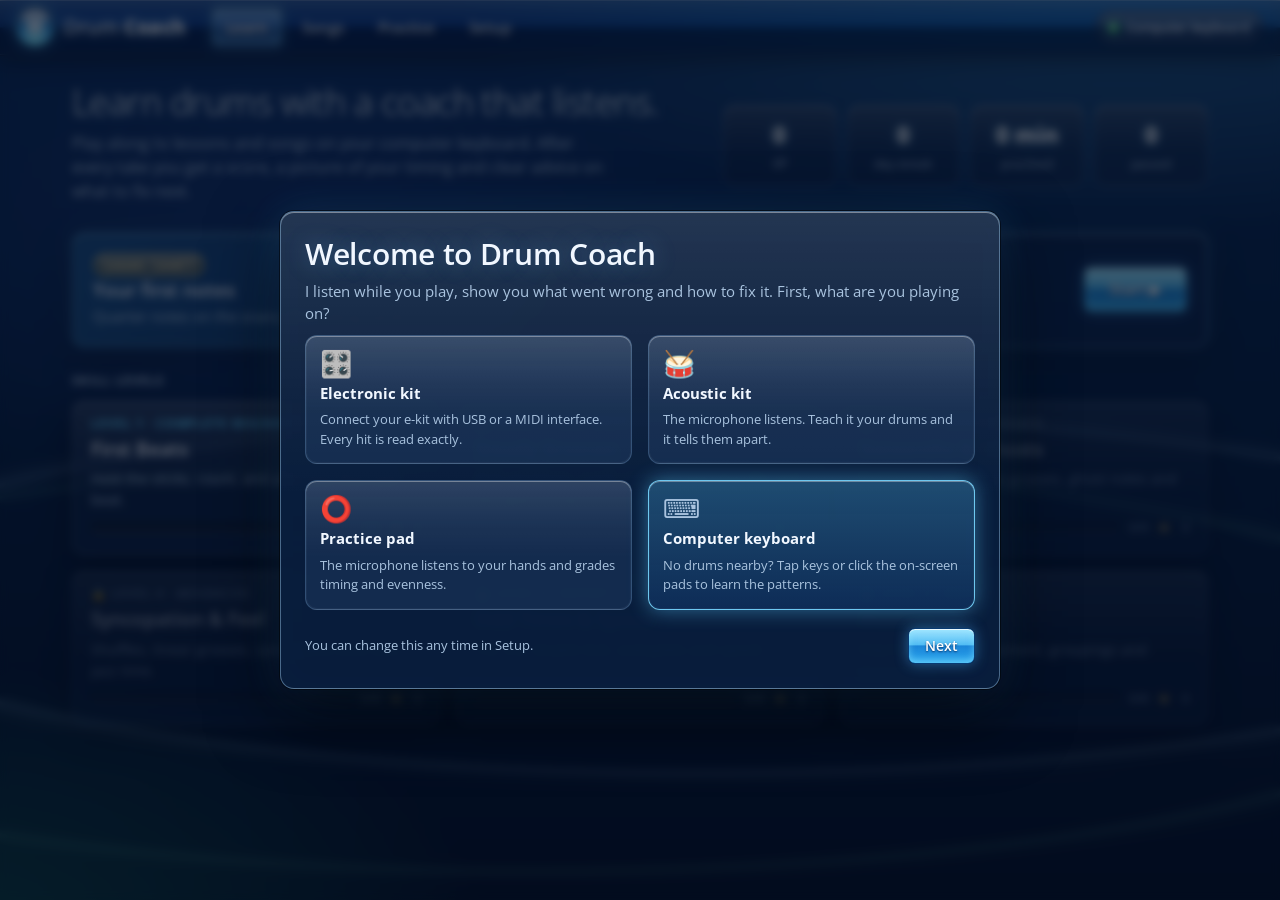
==== index.html @ 83b801f5 "Drum Coach: a drum teacher that listens while you play Six levels of lessons and songs, from complet" ====
<!doctype html>
<html lang="en">
<head>
  <meta charset="utf-8">
  <meta name="viewport" content="width=device-width, initial-scale=1, viewport-fit=cover">
  <meta name="theme-color" content="#0a2a55">
  <meta name="apple-mobile-web-app-capable" content="yes">
  <meta name="mobile-web-app-capable" content="yes">
  <meta name="apple-mobile-web-app-status-bar-style" content="black-translucent">
  <title>Drum Coach</title>
  <link rel="icon" href="data:image/svg+xml,%3Csvg xmlns='http://www.w3.org/2000/svg' viewBox='0 0 64 64'%3E%3Ccircle cx='32' cy='32' r='30' fill='%231b74c9'/%3E%3Cellipse cx='32' cy='27' rx='17' ry='6' fill='%23eaf8ff'/%3E%3Cpath d='M15 27v12c0 4 8 7 17 7s17-3 17-7V27' fill='%2392dcff'/%3E%3C/svg%3E">
  <link rel="preconnect" href="https://fonts.googleapis.com">
  <link rel="preconnect" href="https://fonts.gstatic.com" crossorigin>
  <link rel="stylesheet" href="https://fonts.googleapis.com/css2?family=Open+Sans:wght@300;400;600;700;800&display=swap">
  <link rel="stylesheet" href="css/styles.css?v=3">
</head>
<body>
  <header class="top">
    <a class="brand" href="#/home" aria-label="Drum Coach home">
      <span class="orb"><svg viewBox="0 0 64 64" aria-hidden="true"><ellipse cx="32" cy="26" rx="22" ry="8" fill="#f2fbff"/><path d="M10 26v16c0 5 10 9 22 9s22-4 22-9V26" fill="#bfeaff" opacity="0.9"/><path d="M10 26c0 5 10 9 22 9s22-4 22-9" fill="none" stroke="#0b4796" stroke-width="2"/><path d="M16 4l13 17M48 4L35 21" stroke="#fff" stroke-width="4" stroke-linecap="round"/></svg></span>
      <span>Drum <b>Coach</b></span>
    </a>
    <nav class="nav">
      <a href="#/home" data-nav="home">Learn</a>
      <a href="#/songs" data-nav="songs">Songs</a>
      <a href="#/free" data-nav="free">Practice</a>
      <a href="#/setup" data-nav="setup">Setup</a>
    </nav>
    <a class="kit-badge" id="kitBadge" href="#/setup" title="Change what you're playing on"></a>
  </header>

  <main id="app" tabindex="-1"></main>
  <div id="toast" class="toast" role="status" aria-live="polite"></div>
  <div id="modal" class="modal" hidden></div>

  <noscript><p style="padding:24px">Drum Coach needs JavaScript turned on.</p></noscript>

  <!-- ?v= makes browsers fetch fresh copies after an update. Raise it when these files change. -->
  <script src="js/engine.js?v=3"></script>
  <script src="js/content.js?v=3"></script>
  <script src="js/progress.js?v=3"></script>
  <script src="js/audio.js?v=3"></script>
  <script src="js/input.js?v=3"></script>
  <script src="js/notation.js?v=3"></script>
  <script src="js/main.js?v=3"></script>
</body>
</html>
---- css/styles.css ----
/* Drum Coach: dark Aero glass. Glossy panes over a blue-green aurora, aqua highlights, gold stars. */
:root {
  --bg: #04122a;
  --bg2: #051630;
  --card: rgba(16, 42, 80, 0.56);
  --card2: rgba(120, 180, 240, 0.10);
  --line: rgba(160, 210, 255, 0.22);
  --text: #f1f7ff;
  --muted: #a9c3df;
  --dim: #7b94b2;
  --accent: #5fd0ff;
  --accent-ink: #00213f;
  --gold: #ffd166;
  --good: #5be38f;
  --warn: #ffb347;
  --bad: #ff6b7a;
  --info: #8cc8ff;
  --radius: 12px;
  --shadow: 0 10px 34px rgba(0, 6, 22, 0.45);
  --bevel: inset 0 1px 0 rgba(255, 255, 255, 0.32), inset 0 0 0 1px rgba(255, 255, 255, 0.04);
  --sheen: linear-gradient(180deg, rgba(255, 255, 255, 0.11) 0%, rgba(255, 255, 255, 0.03) 38%, rgba(255, 255, 255, 0) 60%);
  --gloss: linear-gradient(180deg, rgba(255, 255, 255, 0.26) 0%, rgba(255, 255, 255, 0.10) 48%, rgba(255, 255, 255, 0.02) 52%, rgba(255, 255, 255, 0.08) 100%);
  --font: "Segoe UI", "Open Sans", system-ui, -apple-system, Roboto, "Helvetica Neue", sans-serif;
  color-scheme: dark;
  padding-top: env(safe-area-inset-top, 0px);
  padding-bottom: env(safe-area-inset-bottom, 0px);
}

* { box-sizing: border-box; }
html, body { margin: 0; }
body {
  background: var(--bg);
  color: var(--text);
  font: 15px/1.5 var(--font);
  -webkit-text-size-adjust: 100%;
  overflow-x: hidden;
}
/* The aurora: deep blue sky, teal and green glows and two curved light streaks. */
body::after {
  content: ""; position: fixed; inset: 0; z-index: -1; pointer-events: none;
  background:
    radial-gradient(150% 46% at 42% 74%, transparent 48%, rgba(140, 255, 220, 0.10) 49.4%, rgba(140, 255, 220, 0.02) 51%, transparent 52.5%),
    radial-gradient(140% 40% at 55% 66%, transparent 48%, rgba(180, 230, 255, 0.14) 49.5%, rgba(180, 230, 255, 0.03) 51.5%, transparent 53.5%),
    radial-gradient(90% 55% at 88% -8%, rgba(90, 200, 255, 0.38), transparent 62%),
    radial-gradient(70% 50% at -5% 105%, rgba(40, 220, 170, 0.26), transparent 62%),
    radial-gradient(60% 40% at 25% 28%, rgba(70, 110, 255, 0.16), transparent 70%),
    linear-gradient(180deg, #0b3166 0%, #072650 38%, #04142e 100%);
}
/* Paints the phone's status-bar strip above the sticky header. */
body::before {
  content: ""; position: fixed; inset: 0 0 auto; height: env(safe-area-inset-top, 0px); z-index: 10;
  background: #0a2a55;
}
a { color: var(--accent); text-decoration: none; }
a:hover { text-decoration: underline; }
h1, h2, h3, h4 { line-height: 1.2; margin: 0 0 8px; text-wrap: balance; }
h1 { font-size: 30px; font-weight: 600; letter-spacing: -0.01em; text-shadow: 0 0 22px rgba(120, 200, 255, 0.35); }
h2 { font-size: 19px; font-weight: 600; }
h3 { font-size: 13px; color: var(--muted); text-transform: uppercase; letter-spacing: 0.08em; margin-top: 4px; font-weight: 700; }
p { margin: 0 0 10px; }
.muted { color: var(--muted); }
.dim { color: var(--dim); }
.small { font-size: 13px; }
kbd {
  display: inline-block; min-width: 22px; padding: 1px 6px; border-radius: 5px;
  background: linear-gradient(180deg, #34557f, #1b3354); border: 1px solid #0a1a30;
  box-shadow: inset 0 1px 0 rgba(255, 255, 255, 0.35), 0 1px 0 rgba(0, 0, 0, 0.5);
  font: 600 12px/1.5 ui-monospace, Consolas, monospace; text-align: center; color: var(--text);
}

/* ---------- header: a glass title bar ---------- */
.top {
  position: sticky; top: env(safe-area-inset-top, 0px); z-index: 20;
  display: flex; align-items: center; gap: 18px;
  padding-block: 8px;
  padding-left: max(16px, env(safe-area-inset-left, 0px));
  padding-right: max(16px, env(safe-area-inset-right, 0px));
  background: linear-gradient(180deg, rgba(130, 180, 240, 0.30) 0%, rgba(50, 95, 160, 0.26) 48%, rgba(8, 26, 56, 0.62) 52%, rgba(10, 32, 66, 0.70) 100%);
  -webkit-backdrop-filter: blur(16px) saturate(160%);
  backdrop-filter: blur(16px) saturate(160%);
  border-bottom: 1px solid rgba(0, 8, 24, 0.7);
  box-shadow: inset 0 1px 0 rgba(255, 255, 255, 0.35), inset 0 -1px 0 rgba(255, 255, 255, 0.10), 0 6px 22px rgba(0, 0, 0, 0.35);
}
.brand { display: flex; align-items: center; gap: 10px; color: #fff; font-weight: 400; font-size: 20px; letter-spacing: 0.01em; text-shadow: 0 0 12px rgba(140, 210, 255, 0.65); white-space: nowrap; }
.brand b { font-weight: 700; }
.brand:hover { text-decoration: none; }
.orb {
  position: relative; flex: none; width: 38px; height: 38px; border-radius: 50%; display: grid; place-items: center;
  background: radial-gradient(circle at 50% 78%, #8ff0ff 0%, #2f9be6 40%, #0b4796 70%, #052a5e 100%);
  box-shadow: inset 0 -3px 8px rgba(130, 240, 255, 0.55), inset 0 1px 1px rgba(255, 255, 255, 0.7), 0 0 0 1px rgba(0, 10, 30, 0.8), 0 0 14px rgba(95, 208, 255, 0.55);
}
.orb::after {
  content: ""; position: absolute; left: 5px; right: 5px; top: 2px; height: 48%; border-radius: 50% 50% 45% 45%;
  background: linear-gradient(180deg, rgba(255, 255, 255, 0.85), rgba(255, 255, 255, 0.08));
  pointer-events: none;
}
.orb svg { width: 24px; height: 24px; position: relative; top: 1px; }
.nav { display: flex; gap: 4px; margin-left: 8px; }
.nav a {
  color: #d9eaff; padding: 7px 14px; border-radius: 6px; font-weight: 600; border: 1px solid transparent;
  text-shadow: 0 1px 2px rgba(0, 0, 0, 0.5); text-align: center; white-space: nowrap;
}
.nav a:hover { text-decoration: none; background: var(--gloss), rgba(120, 180, 255, 0.16); border-color: rgba(255, 255, 255, 0.22); box-shadow: inset 0 1px 0 rgba(255, 255, 255, 0.3), 0 0 10px rgba(95, 208, 255, 0.22); }
.nav a.on {
  color: #fff; background: var(--gloss), rgba(60, 140, 225, 0.42); border-color: rgba(0, 12, 32, 0.7);
  box-shadow: inset 0 1px 0 rgba(255, 255, 255, 0.45), inset 0 0 14px rgba(120, 215, 255, 0.35), 0 0 12px rgba(95, 208, 255, 0.35);
}
.kit-badge {
  margin-left: auto; display: flex; align-items: center; gap: 8px;
  padding: 6px 13px; border-radius: 999px; background: var(--gloss), rgba(20, 50, 95, 0.6); border: 1px solid rgba(0, 10, 30, 0.7);
  box-shadow: var(--bevel); color: var(--text); font-size: 13px; font-weight: 600; white-space: nowrap;
}
.kit-badge:hover { text-decoration: none; box-shadow: var(--bevel), 0 0 12px rgba(95, 208, 255, 0.4); }
.dot { width: 9px; height: 9px; border-radius: 50%; background: radial-gradient(circle at 40% 35%, #c8d6e6, #56657a); flex: none; }
.dot.on { background: radial-gradient(circle at 40% 35%, #d9ffe6, #2fc46a 60%); box-shadow: 0 0 8px var(--good); }
.dot.warn { background: radial-gradient(circle at 40% 35%, #fff0cf, #f39b1f 60%); box-shadow: 0 0 8px var(--warn); }

main {
  max-width: 1168px; margin: 0 auto; outline: none;
  padding-block: 24px 80px;
  padding-left: max(16px, env(safe-area-inset-left, 0px));
  padding-right: max(16px, env(safe-area-inset-right, 0px));
}

/* ---------- building blocks ---------- */
.card {
  background: var(--sheen), var(--card); border: 1px solid var(--line); border-radius: var(--radius);
  padding: 18px 20px; box-shadow: var(--bevel), var(--shadow); min-width: 0;
  -webkit-backdrop-filter: blur(14px) saturate(140%);
  backdrop-filter: blur(14px) saturate(140%);
}
.card + .card, .stack > * + * { margin-top: 16px; }
.grid { display: grid; gap: 16px; }
.cols { display: grid; grid-template-columns: 1fr 1fr; gap: 16px; margin-top: 16px; }
.cols > * { min-width: 0; }
.cols > .card + .card { margin-top: 0; }
.row { display: flex; align-items: center; gap: 10px; flex-wrap: wrap; }
.spacer { flex: 1; }
.tablewrap { overflow-x: auto; -webkit-overflow-scrolling: touch; max-width: 100%; }

.btn {
  display: inline-flex; align-items: center; justify-content: center; gap: 8px;
  padding: 9px 16px; border-radius: 7px; border: 1px solid rgba(0, 10, 30, 0.8);
  background: var(--gloss), rgba(38, 78, 130, 0.62); color: var(--text);
  box-shadow: inset 0 1px 0 rgba(255, 255, 255, 0.38), inset 0 0 0 1px rgba(255, 255, 255, 0.08), 0 1px 2px rgba(0, 0, 0, 0.35);
  text-shadow: 0 1px 1px rgba(0, 0, 0, 0.5);
  font: 600 14px/1.2 var(--font); cursor: pointer; white-space: nowrap;
  transition: box-shadow 0.15s, background-color 0.15s, transform 0.05s;
  -webkit-tap-highlight-color: transparent; touch-action: manipulation;
}
.btn:hover { text-decoration: none; background-color: rgba(55, 125, 200, 0.66); box-shadow: inset 0 1px 0 rgba(255, 255, 255, 0.45), inset 0 0 0 1px rgba(255, 255, 255, 0.1), 0 0 14px rgba(95, 208, 255, 0.45); }
.btn:active { transform: translateY(1px); background: linear-gradient(180deg, rgba(0, 0, 0, 0.22), rgba(255, 255, 255, 0.06)), rgba(30, 90, 160, 0.75); box-shadow: inset 0 2px 5px rgba(0, 0, 0, 0.45); }
.btn:disabled { opacity: 0.45; cursor: default; transform: none; box-shadow: inset 0 1px 0 rgba(255, 255, 255, 0.2); }
.btn.primary {
  color: #fff; border-color: #083a72;
  background: linear-gradient(180deg, #a3e7ff 0%, #52bdf4 46%, #1b86d8 50%, #2aa5ee 100%);
  box-shadow: inset 0 1px 0 rgba(255, 255, 255, 0.75), inset 0 -3px 7px rgba(150, 240, 255, 0.5), 0 0 14px rgba(70, 180, 255, 0.45);
  text-shadow: 0 1px 2px rgba(0, 40, 90, 0.85);
}
.btn.primary:hover { background: linear-gradient(180deg, #c1f0ff 0%, #6ccbf8 46%, #2b97e4 50%, #46b8f6 100%); box-shadow: inset 0 1px 0 rgba(255, 255, 255, 0.85), inset 0 -3px 7px rgba(170, 245, 255, 0.6), 0 0 22px rgba(95, 208, 255, 0.8); }
.btn.primary:active { background: linear-gradient(180deg, #3ea2e6 0%, #1a7fd0 50%, #2a9be6 100%); }
.btn.danger { background: var(--gloss), rgba(150, 30, 48, 0.55); border-color: #3d0c14; color: #ffd6db; }
.btn.danger:hover { background-color: rgba(190, 40, 60, 0.6); box-shadow: inset 0 1px 0 rgba(255, 255, 255, 0.4), 0 0 14px rgba(255, 100, 120, 0.45); }
.btn.small { padding: 6px 11px; font-size: 13px; }
.btn.big { padding: 12px 24px; font-size: 16px; }
.btn.ghost { background: transparent; border-color: transparent; box-shadow: none; }
.btn.ghost:hover { background: var(--gloss), rgba(120, 180, 255, 0.14); border-color: rgba(255, 255, 255, 0.2); }
.btn.on { border-color: #0a3f78; color: #fff; background: var(--gloss), rgba(40, 150, 230, 0.55); box-shadow: inset 0 1px 0 rgba(255, 255, 255, 0.5), inset 0 0 12px rgba(140, 225, 255, 0.45); }

.tag {
  display: inline-flex; align-items: center; gap: 4px;
  padding: 2px 10px; border-radius: 999px; font-size: 12px; font-weight: 600;
  background: var(--gloss), rgba(70, 120, 190, 0.28); color: #cfe2f7; border: 1px solid rgba(160, 210, 255, 0.25);
}
.tag.gold { color: #ffe3a0; background: var(--gloss), rgba(190, 140, 30, 0.30); border-color: rgba(255, 210, 110, 0.45); }
.tag.green { color: #b9ffd2; background: var(--gloss), rgba(40, 170, 90, 0.30); border-color: rgba(110, 240, 160, 0.4); }
.tag.aqua { color: #c7f1ff; background: var(--gloss), rgba(40, 160, 230, 0.32); border-color: rgba(120, 220, 255, 0.45); }
.tags { display: flex; flex-wrap: wrap; gap: 6px; margin: 8px 0; }

.stars { color: var(--gold); letter-spacing: 2px; white-space: nowrap; text-shadow: 0 0 8px rgba(255, 200, 80, 0.55); }
.stars .off { color: rgba(170, 200, 235, 0.25); text-shadow: none; }

/* Vista-style glossy green progress bar */
.bar { height: 10px; border-radius: 999px; background: linear-gradient(180deg, rgba(0, 0, 0, 0.45), rgba(255, 255, 255, 0.06)); border: 1px solid rgba(0, 10, 30, 0.6); overflow: hidden; box-shadow: 0 1px 0 rgba(255, 255, 255, 0.12); }
.bar > i { display: block; height: 100%; background: linear-gradient(180deg, #b6f7a9 0%, #4fd650 48%, #22a52a 52%, #47d24f 100%); border-radius: inherit; box-shadow: 0 0 8px rgba(90, 230, 110, 0.6); }

.banner {
  display: flex; align-items: center; gap: 12px; flex-wrap: wrap;
  padding: 10px 14px; border-radius: 10px; margin-bottom: 10px;
  background: var(--sheen), rgba(20, 50, 92, 0.6); border: 1px solid var(--line); font-size: 14px;
  box-shadow: var(--bevel);
}
.banner.warn { border-color: rgba(255, 190, 90, 0.45); background: var(--sheen), rgba(110, 70, 10, 0.45); }
.banner.info { border-color: rgba(120, 200, 255, 0.45); background: var(--sheen), rgba(20, 70, 130, 0.5); }
.banner .btn { margin-left: auto; }

input[type=range] { accent-color: var(--accent); width: 160px; max-width: 100%; vertical-align: middle; }
input[type=checkbox] { accent-color: var(--accent); width: 16px; height: 16px; vertical-align: -3px; }
select {
  background: var(--gloss), rgba(30, 64, 110, 0.85); color: var(--text); border: 1px solid rgba(0, 10, 30, 0.75); border-radius: 7px;
  padding: 7px 10px; font: inherit; max-width: 100%; box-shadow: inset 0 1px 0 rgba(255, 255, 255, 0.3);
}
select option { background: #0b2346; color: var(--text); }
label.tog { display: inline-flex; align-items: center; gap: 6px; cursor: pointer; color: var(--muted); font-weight: 600; font-size: 14px; }
label.tog:hover { color: var(--text); }

/* Phone link on the computer's Setup page. QR codes need a white quiet zone to scan. */
.phone-link { display: flex; flex-wrap: wrap; gap: 20px; align-items: flex-start; margin-top: 10px; }
.phone-link > div:last-child { flex: 1 1 280px; min-width: 0; }
.qr { width: 180px; max-width: 100%; padding: 10px; border-radius: 10px; background: #fff; box-shadow: var(--bevel), 0 0 18px rgba(95, 208, 255, 0.35); }
.qr svg { display: block; width: 100%; height: auto; }
.phone-link code {
  font: 600 15px/1.4 ui-monospace, Consolas, monospace; color: var(--accent); min-width: 0; overflow-wrap: anywhere;
  padding: 5px 9px; border-radius: 7px; background: rgba(0, 10, 30, 0.45); border: 1px solid var(--line); user-select: all;
}
.phone-link ul { display: grid; gap: 4px; margin: 12px 0 0; padding-left: 18px; }

/* ---------- home ---------- */
.hero { display: grid; grid-template-columns: 1.3fr 1fr; gap: 20px; align-items: center; margin-bottom: 20px; }
.hero > * { min-width: 0; }
.hero h1 { font-size: 36px; font-weight: 300; letter-spacing: -0.015em; }
.hero h1 b { font-weight: 700; color: #bfeaff; }
.hero p { color: var(--muted); font-size: 16px; max-width: 540px; }
.stats { display: grid; grid-template-columns: repeat(4, 1fr); gap: 10px; }
.stat {
  background: var(--sheen), var(--card); border: 1px solid var(--line); border-radius: 12px; padding: 12px 8px; text-align: center;
  box-shadow: var(--bevel);
}
.stat b { display: block; font-size: 22px; color: #fff; text-shadow: 0 0 12px rgba(120, 210, 255, 0.5); }
.stat span { color: var(--muted); font-size: 12px; }

.continue {
  color: var(--text); display: flex; align-items: center; gap: 18px;
  border-color: rgba(120, 210, 255, 0.45);
  background: linear-gradient(115deg, rgba(60, 170, 240, 0.30), rgba(16, 42, 80, 0.5) 55%), var(--card);
  box-shadow: var(--bevel), 0 0 26px rgba(70, 180, 255, 0.18), var(--shadow);
}
.continue h2 { margin: 2px 0 4px; }
.continue:hover { text-decoration: none; }

.levels { grid-template-columns: repeat(3, 1fr); margin-top: 12px; }
.level {
  display: flex; flex-direction: column; gap: 8px; color: var(--text); min-width: 0;
  background: var(--sheen), var(--card); border: 1px solid var(--line); border-radius: var(--radius); padding: 16px 18px;
  box-shadow: var(--bevel), var(--shadow);
  transition: box-shadow 0.15s, transform 0.15s, border-color 0.15s;
}
.level:hover { text-decoration: none; border-color: rgba(140, 220, 255, 0.6); transform: translateY(-2px); box-shadow: var(--bevel), 0 0 22px rgba(95, 208, 255, 0.3), var(--shadow); }
.level .n { font: 700 12px/1 var(--font); color: var(--accent); letter-spacing: 0.08em; text-transform: uppercase; }
.level h2 { margin: 0; }
.level p { color: var(--muted); font-size: 14px; margin: 0; flex: 1; }
.level.locked { opacity: 0.55; }
.level.locked .n { color: var(--dim); }
.level .foot { display: flex; align-items: center; gap: 10px; font-size: 13px; color: var(--muted); }
.level .foot .bar { flex: 1; }

/* ---------- level page and song list ---------- */
.crumbs { font-size: 13px; color: var(--muted); margin-bottom: 10px; }
.crumbs a { color: var(--muted); }
.items { display: grid; gap: 10px; }
.item {
  display: grid; grid-template-columns: 34px minmax(0, 1fr) auto; gap: 14px; align-items: center;
  background: var(--sheen), var(--card); border: 1px solid var(--line); border-radius: 10px; padding: 12px 16px; color: var(--text);
  box-shadow: var(--bevel);
}
.item:hover { text-decoration: none; border-color: rgba(140, 220, 255, 0.55); box-shadow: var(--bevel), 0 0 16px rgba(95, 208, 255, 0.25); }
.num, .item .num {
  position: relative; width: 34px; height: 34px; border-radius: 50%; display: grid; place-items: center; flex: none;
  background: radial-gradient(circle at 50% 80%, #6fb8f0 0%, #2a6cb8 50%, #143e78 100%); color: #fff; font-weight: 700; font-size: 14px;
  box-shadow: inset 0 1px 1px rgba(255, 255, 255, 0.6), 0 0 0 1px rgba(0, 10, 30, 0.7);
  text-shadow: 0 1px 2px rgba(0, 0, 0, 0.6);
}
.num::after { content: ""; position: absolute; left: 5px; right: 5px; top: 2px; height: 45%; border-radius: 50%; background: linear-gradient(rgba(255, 255, 255, 0.6), rgba(255, 255, 255, 0)); }
.item.passed .num, .num.done { background: radial-gradient(circle at 50% 80%, #8ff5a8 0%, #2ebd5c 50%, #157a35 100%); }
.item h4 { margin: 0 0 2px; font-size: 16px; font-weight: 600; }
.item p { margin: 0; color: var(--muted); font-size: 13px; }
.item .right { text-align: right; font-size: 13px; color: var(--muted); }
.item.locked { opacity: 0.5; pointer-events: none; }

.songs { display: grid; grid-template-columns: repeat(auto-fill, minmax(280px, 1fr)); gap: 14px; }
.song {
  display: flex; flex-direction: column; gap: 8px; color: var(--text); min-width: 0;
  background: var(--sheen), var(--card); border: 1px solid var(--line); border-radius: var(--radius); padding: 16px 18px;
  box-shadow: var(--bevel), var(--shadow); transition: box-shadow 0.15s, transform 0.15s, border-color 0.15s;
}
.song:hover { text-decoration: none; transform: translateY(-2px); border-color: rgba(140, 220, 255, 0.6); box-shadow: var(--bevel), 0 0 22px rgba(95, 208, 255, 0.3), var(--shadow); }
.song.locked { opacity: 0.7; }
.song h2 { margin: 0; }
.song p { margin: 0; color: var(--muted); font-size: 14px; flex: 1; }
.song .tags { margin: 0; }
.song .foot { display: flex; align-items: center; gap: 10px; font-size: 13px; color: var(--muted); }
.minimap { display: flex; gap: 2px; height: 8px; border-radius: 4px; overflow: hidden; }
.minimap i { display: block; height: 100%; }
.filters { display: flex; gap: 6px; flex-wrap: wrap; margin: 4px 0 16px; }

/* ---------- lesson page ---------- */
.lesson-head { display: flex; gap: 20px; align-items: flex-start; margin-bottom: 14px; }
.lesson-head > div:first-child { min-width: 0; }
.lesson-head .best { margin-left: auto; text-align: right; }
.lesson-head .best .stars { font-size: 22px; }
.stage { padding: 14px 14px 12px; scroll-margin-top: calc(env(safe-area-inset-top, 0px) + 70px); }
.stage canvas {
  display: block; width: 100%; border-radius: 8px; background: var(--bg2);
  border: 1px solid rgba(0, 6, 18, 0.8); box-shadow: inset 0 2px 10px rgba(0, 0, 0, 0.55), 0 1px 0 rgba(255, 255, 255, 0.12);
}
.hud { display: flex; align-items: center; gap: 16px; min-height: 40px; padding: 8px 4px 2px; }
.hud .where { color: var(--muted); font-size: 14px; min-width: 200px; }
.hud .where b { color: var(--accent); }
.judge { font-weight: 800; font-size: 20px; min-width: 190px; text-align: center; transition: opacity 0.25s; text-shadow: 0 0 14px currentColor; }
.hud .live { margin-left: auto; color: var(--muted); font-size: 14px; text-align: right; }
.hud .live b { color: var(--text); }
.controls { display: flex; align-items: center; gap: 12px; flex-wrap: wrap; padding: 10px 4px 4px; border-top: 1px solid var(--line); margin-top: 6px; }
.tempo { display: inline-flex; align-items: center; gap: 8px; color: var(--muted); font-weight: 600; font-size: 14px; }
.tempo output { color: var(--text); min-width: 110px; }
.hint { color: var(--dim); font-size: 12.5px; margin: 8px 4px 0; }
.countdown {
  position: absolute; inset: 0; display: grid; place-items: center; pointer-events: none;
  font-weight: 800; font-size: 64px; line-height: 1; color: rgba(140, 225, 255, 0.92); text-shadow: 0 0 30px rgba(60, 170, 255, 0.9), 0 4px 20px rgba(0, 0, 0, 0.6);
}
.stage-wrap { position: relative; }
.practice-part { display: flex; align-items: center; gap: 10px; flex-wrap: wrap; padding: 10px 4px 0; }
.practice-part label { color: var(--muted); font-weight: 600; font-size: 14px; display: inline-flex; align-items: center; gap: 8px; }

.legend { display: grid; grid-template-columns: repeat(auto-fill, minmax(150px, 1fr)); gap: 6px 14px; }
.legend div { display: flex; align-items: center; gap: 8px; font-size: 14px; }
.swatch { width: 12px; height: 12px; border-radius: 3px; flex: none; box-shadow: inset 0 1px 0 rgba(255, 255, 255, 0.5); }

.songmap { display: flex; gap: 3px; margin: 8px 0 12px; height: 34px; }
.songmap div {
  border-radius: 6px; display: grid; place-items: center; font-size: 12px; font-weight: 700; color: #06122a;
  overflow: hidden; white-space: nowrap; padding: 0 4px; min-width: 0;
  box-shadow: inset 0 1px 0 rgba(255, 255, 255, 0.6), inset 0 -8px 12px rgba(0, 0, 0, 0.12);
}
table.plain { width: 100%; border-collapse: collapse; font-size: 14px; }
table.plain td, table.plain th { padding: 7px 8px; border-bottom: 1px solid var(--line); text-align: left; }
table.plain th { color: var(--muted); font-weight: 600; font-size: 12px; text-transform: uppercase; letter-spacing: 0.05em; }

/* step-by-step song guide */
.steps { list-style: none; margin: 8px 0 0; padding: 0; display: grid; gap: 10px; }
.steps li {
  display: grid; grid-template-columns: 34px minmax(0, 1fr) auto; gap: 12px; align-items: center;
  padding: 10px 12px; border-radius: 10px; background: var(--card2); border: 1px solid rgba(160, 210, 255, 0.14);
}
.steps li.current { border-color: rgba(120, 215, 255, 0.6); box-shadow: 0 0 16px rgba(95, 208, 255, 0.22); }
.steps h4 { margin: 0 0 2px; font-size: 15px; font-weight: 600; }
.steps p { margin: 0; color: var(--muted); font-size: 13px; }
.steps .act { display: flex; gap: 6px; flex-wrap: wrap; justify-content: flex-end; }

/* ---------- tap pads for phones and tablets ---------- */
.pads {
  display: grid; gap: 8px; margin-top: 10px;
  touch-action: none; user-select: none; -webkit-user-select: none; -webkit-touch-callout: none;
}
.prow { display: grid; grid-auto-flow: column; grid-auto-columns: 1fr; gap: 8px; }
.pad {
  --c: #5fd0ff;
  position: relative; height: var(--padh, 78px); border-radius: 14px; border: 1px solid rgba(0, 6, 20, 0.85);
  background:
    linear-gradient(180deg, rgba(255, 255, 255, 0.30) 0%, rgba(255, 255, 255, 0.08) 46%, rgba(0, 0, 0, 0) 50%, rgba(0, 0, 0, 0.22) 100%),
    linear-gradient(rgba(4, 16, 40, 0.48), rgba(4, 16, 40, 0.48)),
    var(--c);
  box-shadow: inset 0 1px 0 rgba(255, 255, 255, 0.55), inset 0 0 0 1px rgba(255, 255, 255, 0.08), 0 2px 6px rgba(0, 0, 0, 0.4);
  color: #fff; font: 700 15px/1.1 var(--font); text-shadow: 0 1px 3px rgba(0, 0, 0, 0.75);
  display: flex; flex-direction: column; align-items: center; justify-content: center; gap: 3px;
  cursor: pointer; -webkit-tap-highlight-color: transparent; touch-action: none; padding: 4px;
  transition: filter 0.12s, box-shadow 0.12s, transform 0.06s;
}
.pad small { font-weight: 600; font-size: 11px; opacity: 0.85; }
.pad.hit {
  filter: brightness(1.55) saturate(1.2); transform: scale(0.97); transition: none;
  box-shadow: inset 0 1px 0 rgba(255, 255, 255, 0.8), 0 0 24px var(--c), 0 0 4px #fff;
}
.pad.cym { border-radius: 50% / 38%; }
.padbar { display: flex; align-items: center; gap: 10px; flex-wrap: wrap; margin-top: 10px; color: var(--muted); font-size: 13px; }

/* ---------- results ---------- */
.results { margin-top: 16px; border-color: rgba(140, 215, 255, 0.4); }
.score-row { display: flex; align-items: center; gap: 22px; flex-wrap: wrap; }
.score {
  font: 800 56px/1 var(--font); letter-spacing: -0.03em;
  background: linear-gradient(180deg, #ffffff 0%, #bfeaff 50%, #5fc4ff 100%); -webkit-background-clip: text; background-clip: text; color: transparent;
  filter: drop-shadow(0 0 12px rgba(95, 208, 255, 0.45));
}
.score small { font-size: 20px; font-weight: 700; }
.score-row .stars { font-size: 34px; }
.headline { min-width: 0; }
.headline h2 { margin: 0 0 4px; font-size: 22px; }
.xp { margin-left: auto; text-align: right; }
.xp b { color: var(--gold); font-size: 22px; text-shadow: 0 0 10px rgba(255, 200, 80, 0.5); }
.counts { display: flex; flex-wrap: wrap; gap: 8px; margin: 14px 0 8px; }
.chip { display: inline-flex; align-items: center; gap: 6px; padding: 4px 11px; border-radius: 999px; background: var(--gloss), rgba(60, 110, 180, 0.3); border: 1px solid rgba(160, 210, 255, 0.2); font-size: 13px; font-weight: 600; }
.chip i { width: 9px; height: 9px; border-radius: 50%; display: inline-block; box-shadow: 0 0 6px currentColor; }
.offsets { display: block; width: 100%; height: 160px; background: var(--bg2); border-radius: 8px; margin: 8px 0 14px; border: 1px solid rgba(0, 6, 18, 0.8); box-shadow: inset 0 2px 10px rgba(0, 0, 0, 0.55); }
.feedback { display: grid; grid-template-columns: 1.4fr 1fr; gap: 16px; }
.feedback > * { min-width: 0; }
.finding { background: var(--card2); border: 1px solid rgba(160, 210, 255, 0.14); border-left: 4px solid var(--warn); border-radius: 10px; padding: 12px 14px; margin-bottom: 10px; }
.finding.big { border-left-color: var(--bad); }
.finding h4 { margin: 0 0 4px; font-size: 16px; font-weight: 600; }
.finding p { margin: 0 0 6px; color: var(--muted); font-size: 14px; }
.finding ul { margin: 0; padding-left: 18px; font-size: 14px; }
.finding li + li { margin-top: 3px; }
.positive { background: rgba(40, 170, 90, 0.16); border: 1px solid rgba(110, 240, 160, 0.2); border-left: 4px solid var(--good); border-radius: 10px; padding: 10px 14px; margin-bottom: 8px; font-size: 14px; }
.actions { display: flex; gap: 10px; flex-wrap: wrap; margin-top: 14px; padding-top: 14px; border-top: 1px solid var(--line); }

/* ---------- setup ---------- */
#modal .kits { grid-template-columns: 1fr 1fr; }
.kits { grid-template-columns: repeat(4, 1fr); }
.kit {
  text-align: left; cursor: pointer; background: var(--sheen), var(--card2); border: 1px solid var(--line); border-radius: 12px;
  padding: 14px; color: var(--text); font: inherit; display: flex; flex-direction: column; gap: 6px; min-width: 0;
  box-shadow: var(--bevel); transition: box-shadow 0.15s, border-color 0.15s;
}
.kit:hover { border-color: rgba(140, 220, 255, 0.55); box-shadow: var(--bevel), 0 0 14px rgba(95, 208, 255, 0.25); }
.kit.on { border-color: rgba(120, 215, 255, 0.9); background: linear-gradient(180deg, rgba(90, 200, 255, 0.28), rgba(40, 120, 210, 0.18)); box-shadow: var(--bevel), 0 0 20px rgba(95, 208, 255, 0.45); }
.kit:disabled { opacity: 0.5; cursor: not-allowed; }
.kit:disabled:hover { border-color: var(--line); box-shadow: var(--bevel); }
.kit .ico { font-size: 26px; line-height: 1; }
.kit b { font-size: 15px; }
.kit span { color: var(--muted); font-size: 13px; }
.meter { position: relative; height: 16px; background: var(--bg2); border-radius: 8px; overflow: hidden; border: 1px solid rgba(0, 6, 18, 0.8); box-shadow: inset 0 2px 6px rgba(0, 0, 0, 0.5); }
.meter > i { position: absolute; left: 0; top: 0; bottom: 0; background: linear-gradient(90deg, #4fd650, #ffd166 70%, #ff6b7a); width: 0; box-shadow: inset 0 1px 0 rgba(255, 255, 255, 0.5); }
.meter > b { position: absolute; top: -2px; bottom: -2px; width: 2px; background: #fff; box-shadow: 0 0 6px #fff; }
.heard { display: inline-flex; align-items: center; gap: 8px; min-width: 160px; font-weight: 700; }
.pips { display: inline-flex; gap: 4px; }
.pips i { width: 10px; height: 10px; border-radius: 50%; background: rgba(0, 0, 0, 0.35); border: 1px solid var(--line); }
.pips i.on { background: radial-gradient(circle at 40% 35%, #e0f8ff, var(--accent) 60%); border-color: var(--accent); box-shadow: 0 0 6px var(--accent); }
.flash { animation: flash 0.35s ease-out; }
@keyframes flash { from { background: rgba(95, 208, 255, 0.35); } to { background: transparent; } }
.field { display: flex; align-items: center; gap: 12px; flex-wrap: wrap; margin: 10px 0; }
.field > label:first-child { min-width: 150px; color: var(--muted); font-weight: 600; font-size: 14px; }

/* ---------- free practice ---------- */
.metro { text-align: center; }
.bpm { display: flex; align-items: center; justify-content: center; gap: 10px; margin: 6px 0 10px; }
.bpm .val { font: 300 64px/1 var(--font); min-width: 140px; letter-spacing: -0.03em; text-shadow: 0 0 22px rgba(120, 210, 255, 0.55); }
.bpm .unit { color: var(--muted); font-weight: 700; }
.beats { display: flex; justify-content: center; gap: 12px; margin: 18px 0 6px; }
.beats i {
  width: 26px; height: 26px; border-radius: 50%; border: 1px solid rgba(0, 8, 24, 0.8);
  background: radial-gradient(circle at 50% 80%, #2b4f7e, #142a4a 70%); box-shadow: inset 0 1px 1px rgba(255, 255, 255, 0.35);
  transition: background 0.06s, box-shadow 0.06s;
}
.beats i.first { border-color: rgba(255, 210, 110, 0.7); }
.beats i.lit { background: radial-gradient(circle at 50% 80%, #c8f4ff, #43b9f5 55%, #1a72c8); box-shadow: inset 0 1px 1px rgba(255, 255, 255, 0.8), 0 0 16px rgba(95, 208, 255, 0.85); }
.beats i.lit.mute { background: transparent; border-color: var(--accent); box-shadow: 0 0 8px rgba(95, 208, 255, 0.5); }
.metro .row { justify-content: center; }
.tmeter { display: block; width: 100%; height: 120px; background: var(--bg2); border-radius: 8px; margin-top: 8px; border: 1px solid rgba(0, 6, 18, 0.8); box-shadow: inset 0 2px 10px rgba(0, 0, 0, 0.55); }

/* ---------- toast & modal ---------- */
.toast {
  position: fixed; left: 50%; bottom: calc(24px + env(safe-area-inset-bottom, 0px)); transform: translate(-50%, 20px); opacity: 0; pointer-events: none;
  background: var(--gloss), rgba(14, 40, 78, 0.92); border: 1px solid rgba(160, 215, 255, 0.4); color: var(--text); padding: 10px 18px; border-radius: 10px;
  box-shadow: var(--bevel), 0 0 18px rgba(95, 208, 255, 0.25), var(--shadow); transition: opacity 0.2s, transform 0.2s; z-index: 60;
  max-width: calc(100vw - 32px); width: max-content;
}
.toast.show { opacity: 1; transform: translate(-50%, 0); }
.modal {
  position: fixed; inset: 0; z-index: 50; background: rgba(2, 8, 20, 0.6); display: grid; place-items: center;
  -webkit-backdrop-filter: blur(4px); backdrop-filter: blur(4px);
  padding: calc(16px + env(safe-area-inset-top, 0px)) max(16px, env(safe-area-inset-right, 0px)) calc(16px + env(safe-area-inset-bottom, 0px)) max(16px, env(safe-area-inset-left, 0px));
}
.modal[hidden] { display: none; }
.modal .box {
  background: var(--sheen), rgba(10, 32, 64, 0.88); border: 1px solid rgba(170, 220, 255, 0.4); border-radius: 14px; padding: 24px;
  width: min(720px, 100%); max-height: 100%; overflow: auto;
  box-shadow: inset 0 1px 0 rgba(255, 255, 255, 0.4), 0 0 0 1px rgba(0, 0, 0, 0.5), 0 24px 70px rgba(0, 0, 0, 0.6), 0 0 40px rgba(70, 170, 255, 0.18);
  -webkit-backdrop-filter: blur(18px) saturate(150%); backdrop-filter: blur(18px) saturate(150%);
}
.modal .box.narrow { width: min(460px, 100%); }
.choices { display: grid; gap: 8px; margin: 14px 0; }
.choice {
  text-align: left; padding: 12px 14px; border-radius: 10px; border: 1px solid var(--line); background: var(--sheen), var(--card2);
  color: var(--text); font: inherit; cursor: pointer; display: flex; gap: 12px; align-items: center; box-shadow: var(--bevel);
}
.choice:hover { border-color: rgba(120, 215, 255, 0.8); box-shadow: var(--bevel), 0 0 14px rgba(95, 208, 255, 0.3); }
.choice .lv { color: var(--accent); font-weight: 700; font-size: 12px; min-width: 64px; text-transform: uppercase; letter-spacing: 0.06em; }

@media (max-width: 900px) {
  .hero, .cols, .feedback { grid-template-columns: 1fr; }
  .levels, .kits { grid-template-columns: 1fr 1fr; }
  .stats { grid-template-columns: repeat(4, 1fr); }
}
@media (max-width: 600px) {
  body { font-size: 14.5px; }
  h1 { font-size: 24px; }
  .hero h1 { font-size: 27px; }
  main { padding-block: 14px 60px; }
  .top { position: relative; top: auto; padding-block: 8px 6px; gap: 8px; flex-wrap: wrap; }
  .stage { scroll-margin-top: calc(env(safe-area-inset-top, 0px) + 8px); }
  .brand { font-size: 18px; }
  .orb { width: 32px; height: 32px; }
  .orb svg { width: 20px; height: 20px; }
  .nav { margin-left: 0; order: 3; width: 100%; gap: 3px; }
  .nav a { flex: 1; padding: 7px 4px; font-size: 13.5px; }
  .kit-badge { padding: 5px 10px; font-size: 12px; }
  .stats { grid-template-columns: repeat(2, 1fr); }
  .levels, .kits, #modal .kits { grid-template-columns: 1fr; }
  .continue { flex-wrap: wrap; gap: 12px; }
  .continue .btn { width: 100%; }
  .card { padding: 14px; }
  .item { grid-template-columns: 30px minmax(0, 1fr) auto; gap: 10px; padding: 10px 12px; }
  .item .num { width: 30px; height: 30px; }
  .lesson-head { flex-direction: column; gap: 6px; }
  .lesson-head .best { margin-left: 0; text-align: left; }
  .stage { padding: 8px 8px 10px; }
  .hud { flex-wrap: wrap; gap: 4px 12px; }
  .hud .where { min-width: 0; flex: 1 1 60%; }
  .judge { min-width: 0; font-size: 17px; order: 3; flex-basis: 100%; text-align: left; min-height: 22px; }
  .controls { gap: 10px; }
  .controls .spacer { display: none; }
  .controls .btn.big { flex: 1 1 100%; }
  .controls .btn { flex: 1; }
  .tempo { width: 100%; }
  .tempo input[type=range] { flex: 1; width: auto; }
  .tempo output { min-width: 0; }
  .steps li { grid-template-columns: 30px minmax(0, 1fr); }
  .steps li .num { width: 30px; height: 30px; }
  .steps .act { grid-column: 1 / -1; justify-content: flex-start; }
  .score { font-size: 44px; }
  .xp { margin-left: 0; text-align: left; }
  .field > label:first-child { min-width: 0; flex-basis: 100%; }
  .heard { min-width: 0; }
  .bpm { gap: 6px; }
  .bpm .val { font-size: 46px; min-width: 84px; }
  .bpm .unit { font-size: 12px; }
  .bpm .btn { padding-inline: 10px; }
  .beats { gap: 8px; }
  .modal .box { padding: 18px; }
  .songs { grid-template-columns: 1fr; }
}
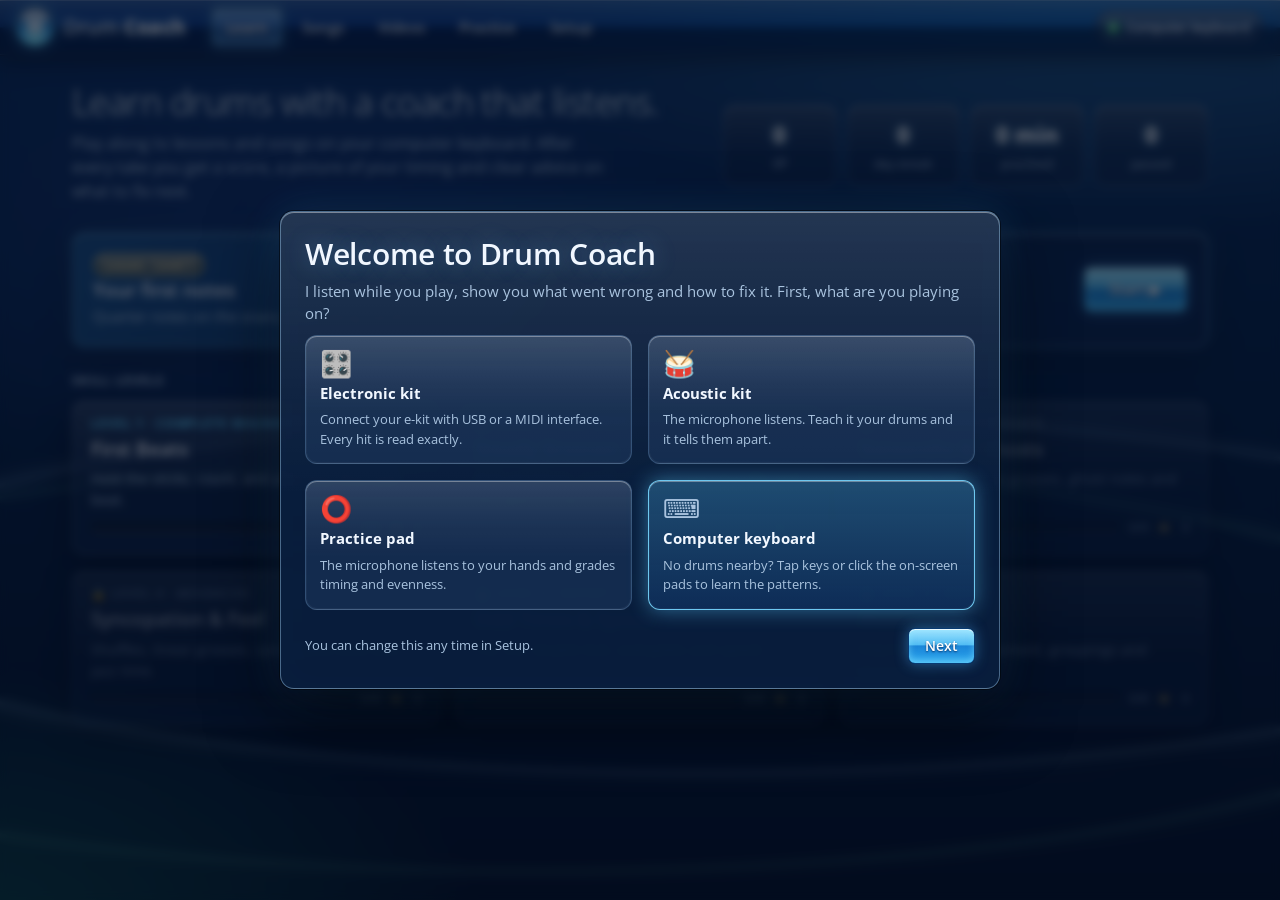
==== commit f4d1f9c2: "Add YouTube teaching videos to lessons and a Videos page Every lesson and song now shows a short vid" ====
--- a/index.html
+++ b/index.html
@@ -12,7 +12,7 @@
   <link rel="preconnect" href="https://fonts.googleapis.com">
   <link rel="preconnect" href="https://fonts.gstatic.com" crossorigin>
   <link rel="stylesheet" href="https://fonts.googleapis.com/css2?family=Open+Sans:wght@300;400;600;700;800&display=swap">
-  <link rel="stylesheet" href="css/styles.css?v=3">
+  <link rel="stylesheet" href="css/styles.css?v=4">
 </head>
 <body>
   <header class="top">
@@ -23,6 +23,7 @@
     <nav class="nav">
       <a href="#/home" data-nav="home">Learn</a>
       <a href="#/songs" data-nav="songs">Songs</a>
+      <a href="#/videos" data-nav="videos">Videos</a>
       <a href="#/free" data-nav="free">Practice</a>
       <a href="#/setup" data-nav="setup">Setup</a>
     </nav>
@@ -36,12 +37,12 @@
   <noscript><p style="padding:24px">Drum Coach needs JavaScript turned on.</p></noscript>
 
   <!-- ?v= makes browsers fetch fresh copies after an update. Raise it when these files change. -->
-  <script src="js/engine.js?v=3"></script>
-  <script src="js/content.js?v=3"></script>
-  <script src="js/progress.js?v=3"></script>
-  <script src="js/audio.js?v=3"></script>
-  <script src="js/input.js?v=3"></script>
-  <script src="js/notation.js?v=3"></script>
-  <script src="js/main.js?v=3"></script>
+  <script src="js/engine.js?v=4"></script>
+  <script src="js/content.js?v=4"></script>
+  <script src="js/progress.js?v=4"></script>
+  <script src="js/audio.js?v=4"></script>
+  <script src="js/input.js?v=4"></script>
+  <script src="js/notation.js?v=4"></script>
+  <script src="js/main.js?v=4"></script>
 </body>
 </html>
--- a/css/styles.css
+++ b/css/styles.css
@@ -290,6 +290,54 @@
 .song .tags { margin: 0; }
 .song .foot { display: flex; align-items: center; gap: 10px; font-size: 13px; color: var(--muted); }
 .minimap { display: flex; gap: 2px; height: 8px; border-radius: 4px; overflow: hidden; }
+
+/* ---------- teaching videos: a glossy thumbnail with an Aero play orb, swapped for the player on click ---------- */
+.videos { display: grid; grid-template-columns: repeat(auto-fill, minmax(260px, 1fr)); gap: 14px; }
+.vcard {
+  display: flex; flex-direction: column; gap: 8px; min-width: 0;
+  background: var(--sheen), var(--card); border: 1px solid var(--line); border-radius: var(--radius); padding: 12px 12px 14px;
+  box-shadow: var(--bevel), var(--shadow);
+}
+.vcard h4 { margin: 2px 0 0; font-size: 15px; line-height: 1.35; }
+.vcard p { margin: 0; color: var(--muted); font-size: 13px; }
+.vcard p.go { color: var(--text); }
+.vcard .tags { margin: 0; }
+.video {
+  position: relative; display: grid; place-content: center; justify-items: center; gap: 10px;
+  width: 100%; max-width: 100%; aspect-ratio: 16 / 9; padding: 0; overflow: hidden; cursor: pointer;
+  border: 1px solid rgba(0, 10, 30, 0.75); border-radius: 8px; color: var(--text); font: inherit;
+  background: radial-gradient(120% 90% at 30% 10%, rgba(95, 208, 255, 0.35), rgba(4, 18, 42, 0) 60%), linear-gradient(160deg, #0d3d78, #04122a) center / cover no-repeat;
+  box-shadow: inset 0 1px 0 rgba(255, 255, 255, 0.25), 0 4px 14px rgba(0, 6, 22, 0.5);
+}
+button.video { background-color: #000; background-position: center; background-size: cover; background-repeat: no-repeat; }
+.video::before {
+  content: ""; position: absolute; inset: 0; pointer-events: none;
+  background: linear-gradient(180deg, rgba(255, 255, 255, 0.16), rgba(255, 255, 255, 0) 42%, rgba(0, 0, 0, 0) 62%, rgba(0, 0, 0, 0.35));
+}
+.video:hover { text-decoration: none; }
+.video:focus-visible { outline: 2px solid var(--accent); outline-offset: 2px; }
+iframe.video { display: block; cursor: auto; background: #000; }
+.vplay {
+  position: relative; width: 64px; height: 64px; border-radius: 50%;
+  background: radial-gradient(circle at 50% 28%, #c4f2ff 0%, #3aa9f2 46%, #0a56b0 100%);
+  border: 1px solid rgba(0, 20, 50, 0.85);
+  box-shadow: inset 0 1px 0 rgba(255, 255, 255, 0.7), 0 0 18px rgba(95, 208, 255, 0.55), 0 4px 10px rgba(0, 0, 0, 0.5);
+  transition: transform 0.15s, box-shadow 0.15s;
+}
+.vplay::before {
+  content: ""; position: absolute; left: 9%; right: 9%; top: 4%; height: 46%; border-radius: 50% 50% 42% 42% / 64% 64% 36% 36%;
+  background: linear-gradient(180deg, rgba(255, 255, 255, 0.8), rgba(255, 255, 255, 0.08));
+}
+.vplay::after {
+  content: ""; position: absolute; left: 50%; top: 50%; transform: translate(-36%, -50%);
+  border-style: solid; border-width: 13px 0 13px 21px; border-color: transparent transparent transparent #fff;
+  filter: drop-shadow(0 1px 2px rgba(0, 30, 80, 0.6));
+}
+.video:hover .vplay, .video:focus-visible .vplay { transform: scale(1.08); box-shadow: inset 0 1px 0 rgba(255, 255, 255, 0.7), 0 0 28px rgba(95, 208, 255, 0.85), 0 4px 10px rgba(0, 0, 0, 0.5); }
+.vtext { position: relative; font-weight: 600; font-size: 14px; text-shadow: 0 1px 2px rgba(0, 0, 0, 0.6); }
+.watch { display: grid; grid-template-columns: minmax(0, 480px) minmax(0, 1fr); gap: 18px; align-items: start; }
+.watch h4 { margin: 0 0 2px; font-size: 16px; }
+.watch p { margin: 6px 0 0; }
 .minimap i { display: block; height: 100%; }
 .filters { display: flex; gap: 6px; flex-wrap: wrap; margin: 4px 0 16px; }
 
@@ -299,6 +347,7 @@
 .lesson-head .best { margin-left: auto; text-align: right; }
 .lesson-head .best .stars { font-size: 22px; }
 .stage { padding: 14px 14px 12px; scroll-margin-top: calc(env(safe-area-inset-top, 0px) + 70px); }
+.vhead { scroll-margin-top: calc(env(safe-area-inset-top, 0px) + 70px); }
 .stage canvas {
   display: block; width: 100%; border-radius: 8px; background: var(--bg2);
   border: 1px solid rgba(0, 6, 18, 0.8); box-shadow: inset 0 2px 10px rgba(0, 0, 0, 0.55), 0 1px 0 rgba(255, 255, 255, 0.12);
@@ -476,7 +525,7 @@
 .choice .lv { color: var(--accent); font-weight: 700; font-size: 12px; min-width: 64px; text-transform: uppercase; letter-spacing: 0.06em; }
 
 @media (max-width: 900px) {
-  .hero, .cols, .feedback { grid-template-columns: 1fr; }
+  .hero, .cols, .feedback, .watch { grid-template-columns: 1fr; }
   .levels, .kits { grid-template-columns: 1fr 1fr; }
   .stats { grid-template-columns: repeat(4, 1fr); }
 }
@@ -486,7 +535,7 @@
   .hero h1 { font-size: 27px; }
   main { padding-block: 14px 60px; }
   .top { position: relative; top: auto; padding-block: 8px 6px; gap: 8px; flex-wrap: wrap; }
-  .stage { scroll-margin-top: calc(env(safe-area-inset-top, 0px) + 8px); }
+  .stage, .vhead { scroll-margin-top: calc(env(safe-area-inset-top, 0px) + 8px); }
   .brand { font-size: 18px; }
   .orb { width: 32px; height: 32px; }
   .orb svg { width: 20px; height: 20px; }
@@ -526,5 +575,5 @@
   .bpm .btn { padding-inline: 10px; }
   .beats { gap: 8px; }
   .modal .box { padding: 18px; }
-  .songs { grid-template-columns: 1fr; }
-}
+  .songs, .videos { grid-template-columns: 1fr; }
+}
